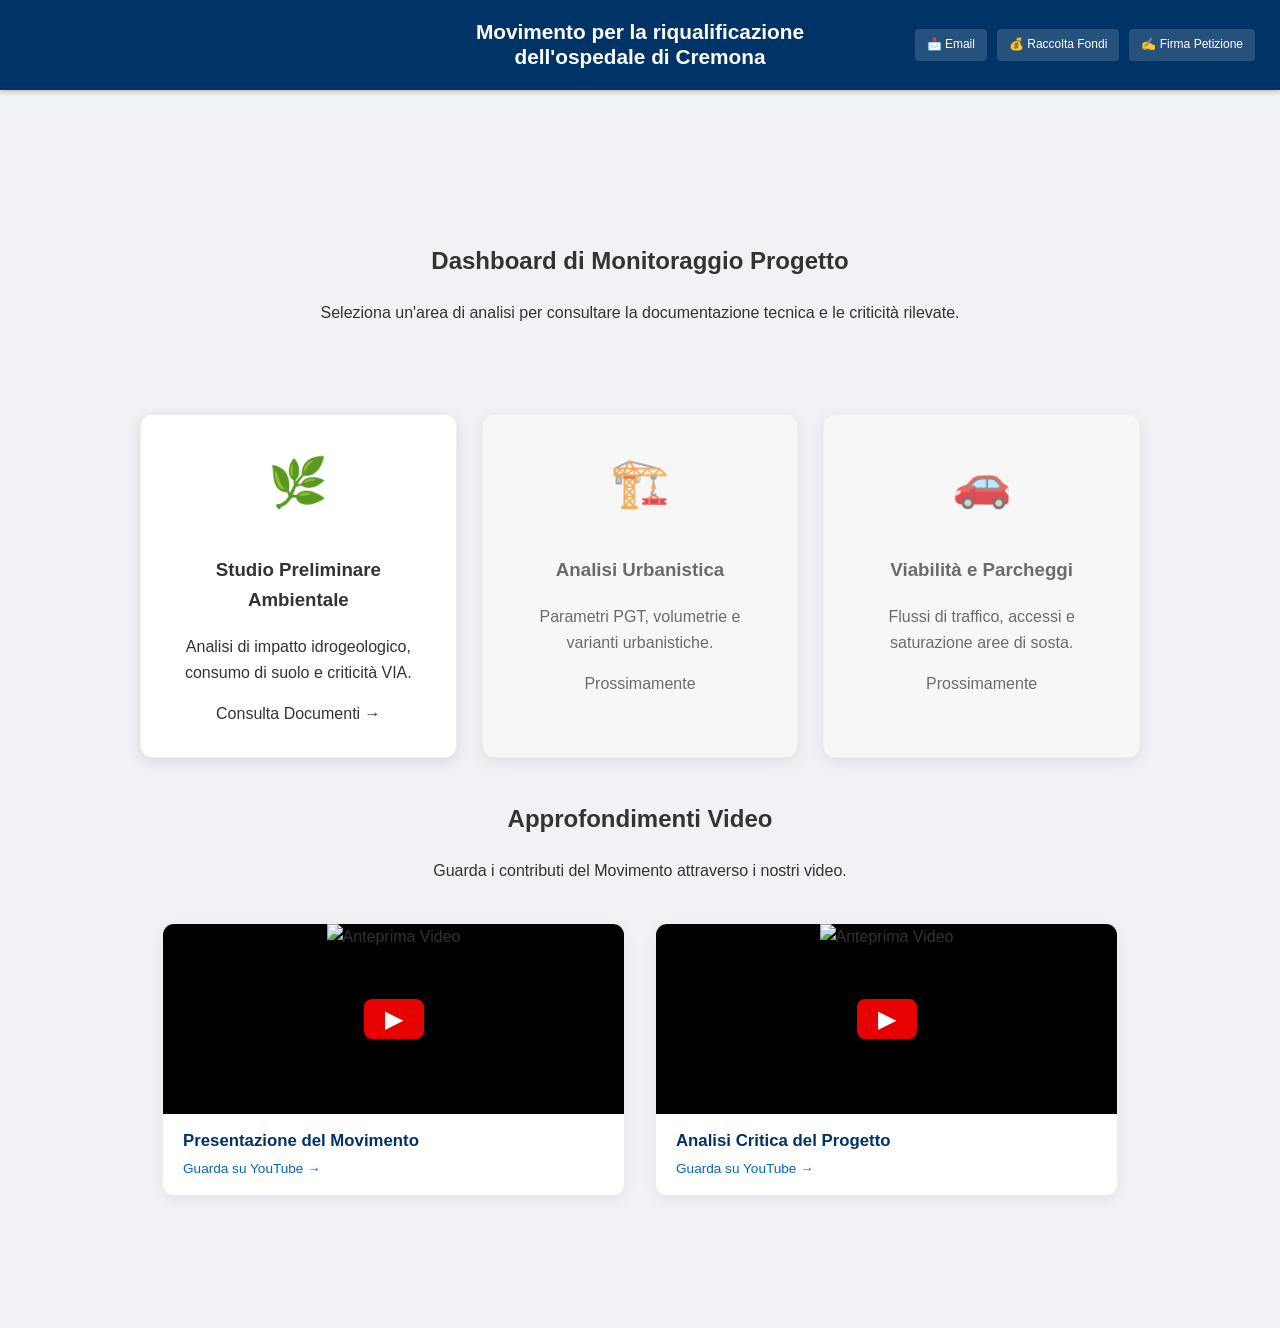
==== dashboard.html @ 44e6bc6d "Add files via upload" ====
<!DOCTYPE html>
<html lang="it">
<head>
    <meta charset="UTF-8">
    <meta name="viewport" content="width=device-width, initial-scale=1.0">
    <title>Dashboard - Progetto Ospedale Cremona</title>
    <link rel="stylesheet" href="style.css">
</head>
<body class="home-page">
   <header>
    <div class="header-titles">
        <h1>Movimento per la riqualificazione</h1>
        <h1>dell'ospedale di Cremona</h1>
    </div>

    <div class="header-contacts-extreme">
        <a href="mailto:movimentoriqualificahcr@gmail.com" class="contact-item">📩 Email</a>
        <a href="https://gofund.me/79b621abe" target="_blank" class="contact-item">💰 Raccolta Fondi</a>
        <a href="https://c.org/WYQh4sZhCH" target="_blank" class="contact-item">✍️ Firma Petizione</a>
        
        <a href="#" id="logout-btn" onclick="logout()" class="contact-item" style="display: none; background: #d9534f; border: 1px solid white;">Logout 🚪</a>
    </div>
</header>

    <main class="home-container">
        <section class="intro">
            <h2 id="welcome-title">Dashboard di Monitoraggio Progetto</h2>
            <p>Seleziona un'area di analisi per consultare la documentazione tecnica e le criticità rilevate.</p>
        </section>

        <div class="grid-dashboard">
            <a href="home.html" class="card">
                <div class="card-icon">🌿</div>
                <div class="card-content">
                    <h3>Studio Preliminare Ambientale</h3>
                    <p>Analisi di impatto idrogeologico, consumo di suolo e criticità VIA.</p>
                    <span class="btn-explore">Consulta Documenti →</span>
                </div>
            </a>

            <div class="card disabled">
                <div class="card-icon">🏗️</div>
                <div class="card-content">
                    <h3>Analisi Urbanistica</h3>
                    <p>Parametri PGT, volumetrie e varianti urbanistiche.</p>
                    <span class="status-label">Prossimamente</span>
                </div>
            </div>

            <div class="card disabled">
                <div class="card-icon">🚗</div>
                <div class="card-content">
                    <h3>Viabilità e Parcheggi</h3>
                    <p>Flussi di traffico, accessi e saturazione aree di sosta.</p>
                    <span class="status-label">Prossimamente</span>
                </div>
            </div>
        </div>

        <section class="footer-videos">
            <h2>Approfondimenti Video</h2>
            <p>Guarda i contributi del Movimento attraverso i nostri video.</p>
            
            <div class="video-grid">
                <a href="https://www.youtube.com/watch?v=QtFqfwGQez8" target="_blank" class="video-card">
                    <div class="video-preview">
                        <img src="https://img.youtube.com/vi/QtFqfwGQez8/hqdefault.jpg" alt="Anteprima Video">
                        <div class="play-overlay">▶</div>
                    </div>
                    <div class="video-info">
                        <h4>Presentazione del Movimento</h4>
                        <p>Guarda su YouTube →</p>
                    </div>
                </a>

                <a href="https://www.youtube.com/watch?v=q26y6m_ByaA" target="_blank" class="video-card">
                    <div class="video-preview">
                        <img src="https://img.youtube.com/vi/q26y6m_ByaA/hqdefault.jpg" alt="Anteprima Video">
                        <div class="play-overlay">▶</div>
                    </div>
                    <div class="video-info">
                        <h4>Analisi Critica del Progetto</h4>
                        <p>Guarda su YouTube →</p>
                    </div>
                </a>
            </div>
        </section>
    </main>

    <script>
        // Controlliamo il ruolo salvato al login
        const role = localStorage.getItem('role') || 'user';
        const logoutBtn = document.getElementById('logout-btn');
        const title = document.getElementById('welcome-title');

        if (role === 'manager') {
            // Se è manager, mostra il tasto logout aggiuntivo e cambia il titolo
            logoutBtn.style.display = "inline-block";
            title.innerText = "Dashboard Manager - Controllo Progetto";
        }

        function logout() {
            localStorage.removeItem('role');
            window.location.href = "index.html";
        }
    </script>
</body>
</html>
---- style.css ----
/* 1. Impostazioni Generali */
body {
    font-family: 'Segoe UI', Tahoma, Geneva, Verdana, sans-serif;
    line-height: 1.6;
    color: #333;
    background-color: #f0f2f5;
    margin: 0;
    padding-top: 110px; 
}

/* 2. Header Blu Fisso e Pulsante Back */
header {
    background: #003366;
    color: white;
    padding: 1rem;
    text-align: center;
    position: fixed;
    top: 0;
    width: 100%;
    z-index: 1000;
    box-shadow: 0 2px 5px rgba(0,0,0,0.2);
    display: flex;
    align-items: center;
    justify-content: center;
    min-height: 70px;
}

header h1 {
    margin: 0;
    font-size: 1.3rem;
    line-height: 1.2;
}

.btn-back {
    position: absolute;
    left: 30px; 
    background: rgba(255, 255, 255, 0.15);
    color: white;
    text-decoration: none;
    padding: 10px 18px;
    border-radius: 6px;
    font-size: 0.85rem;
    font-weight: 500;
    border: 1px solid rgba(255, 255, 255, 0.4);
    transition: all 0.3s ease;
}

.btn-back:hover {
    background: white;
    color: #003366;
    border-color: white;
}

/* Modifica al punto 3 del tuo stile */
.layout-container {
    display: flex;
    justify-content: center; /* Cambiato da flex-start a center per centrare tutto */
    max-width: 1400px;
    margin: 40px auto; /* Centra il contenitore nella pagina e aggiunge margine sopra */
    gap: 40px;
    padding: 0 20px;
    align-items: flex-start;
}

/* Modifica al punto 4 del tuo stile */
#indice {
    flex: 0 0 280px; 
    background: white;
    padding: 20px; /* Aumentato leggermente per respiro */
    border-radius: 12px;
    box-shadow: 0 4px 15px rgba(0,0,0,0.08);
    
    position: sticky;
    top: 150px; /* Aumentato da 110px a 150px per abbassarlo rispetto all'header */
    
    height: auto; /* Permette all'indice di adattarsi al contenuto */
    max-height: 75vh; /* Evita che diventi troppo lungo su schermi bassi */
    overflow-y: auto; 
    
    overscroll-behavior: contain; 
    font-size: 0.85rem;
    z-index: 900;
}

#indice::-webkit-scrollbar { width: 4px; }
#indice::-webkit-scrollbar-thumb { background: #003366; border-radius: 10px; }

#indice h2 {
    font-size: 1.1rem;
    color: #003366;
    border-bottom: 2px solid #003366;
    padding-bottom: 8px;
    margin-top: 0;
}

.indice-gruppo h3 {
    font-size: 0.75rem;
    color: #666;
    text-transform: uppercase;
    margin: 15px 0 8px 0;
}

#indice ul { list-style-type: disc; padding-left: 18px; margin: 0; }
#indice li { margin-bottom: 10px; color: #0066cc; text-align: left; }
#indice a { text-decoration: none; color: #444; transition: color 0.2s; }
#indice a:hover { color: #0066cc; }

    //* Modifica al punto 5 del tuo stile */
main {
    flex: 0 1 900px; /* Leggermente più largo per bilanciare la centratura */
}

.volume-section {
    background: white;
    padding: 50px; /* Più spazio interno per un aspetto più pulito */
    border-radius: 15px;
    box-shadow: 0 4px 20px rgba(0,0,0,0.06);
    margin-bottom: 40px;
}

.internal-header {
    text-align: center;
    margin-bottom: 40px;
    border-bottom: 2px solid #f0f2f5; /* Linea più definita */
    padding-bottom: 30px;
}

.internal-header h2 { color: #003366; margin: 0; font-size: 1.6rem; }
.internal-header p { color: #666; margin: 8px 0 0; font-style: italic; }

.volume-header {
    background: #eef4fb;
    color: #003366;
    padding: 10px;
    font-weight: bold;
    text-align: center;
    border: 1px solid #d1d9e6;
    margin-bottom: 40px;
    border-radius: 5px;
}

section {
    margin-bottom: 50px;
    padding: 20px;
    border-radius: 8px;
    border: 2px solid transparent;
    transition: all 0.4s ease;
    scroll-margin-top: 120px; 
}

.highlight-active { background-color: #f0f7ff !important; border-color: #004a99 !important; }

/* 6. Dashboard Home */
.home-container { max-width: 1000px; margin: 40px auto; padding: 20px; text-align: center; }
.grid-dashboard { display: grid; grid-template-columns: repeat(auto-fit, minmax(300px, 1fr)); gap: 25px; margin-top: 40px; }

.card {
    background: white;
    padding: 30px;
    border-radius: 12px;
    box-shadow: 0 4px 15px rgba(0,0,0,0.1);
    transition: transform 0.3s ease;
    display: flex;
    flex-direction: column;
    align-items: center;
    border: 1px solid #eee;
    text-decoration: none;
    color: inherit;
}

.card:hover:not(.disabled) { transform: translateY(-5px); border-color: #0066cc; }
.card.disabled { opacity: 0.7; cursor: not-allowed; background: #fafafa; }
.card-icon { font-size: 3rem; margin-bottom: 15px; }

/* 7. Layout Mobile */
@media (max-width: 850px) {
    body { padding-top: 130px; }
    
    header { flex-direction: column; padding: 10px; }
    
    .btn-back {
        position: relative;
        left: 0;
        margin-bottom: 8px;
        padding: 6px 12px;
        width: auto;
    }

    .layout-container {
        flex-direction: column;
        align-items: center;
        margin: 0 auto;
        padding: 10px;
    }

    #indice {
        position: relative;
        width: 100%;
        max-width: 100%;
        top: 0;
        height: auto;
        max-height: 250px;
        margin-bottom: 20px;
    }

    main { width: 100%; flex: none; }
    .volume-section { padding: 20px; }
}

/* --- Aggiornamento Sezione Video Home --- */

.video-grid {
    display: grid;
    grid-template-columns: repeat(auto-fit, minmax(320px, 1fr)); /* Card leggermente più larghe */
    gap: 30px;
    margin-top: 40px;
}

.video-card {
    background: white;
    text-decoration: none;
    color: inherit;
    border-radius: 12px;
    box-shadow: 0 4px 15px rgba(0,0,0,0.06);
    transition: all 0.3s ease;
    border: 1px solid #eee;
    overflow: hidden; /* Importante per ritagliare l'immagine negli angoli */
    display: flex;
    flex-direction: column; /* Immagine sopra, testo sotto */
}

.video-card:hover {
    transform: translateY(-5px);
    box-shadow: 0 10px 25px rgba(0,0,0,0.1);
    border-color: #ff0000; /* Rosso YouTube al passaggio del mouse */
}

/* Contenitore Anteprima con Overlay Play */
.video-preview {
    position: relative;
    width: 100%;
    height: 190px; /* Altezza fissa per l'immagine */
    background: #000;
}

.video-preview img {
    width: 100%;
    height: 100%;
    object-fit: cover; /* Adatta l'immagine senza distorcerla */
}

/* Pulsante Play sovrapposto all'immagine */
.play-overlay {
    position: absolute;
    top: 50%;
    left: 50%;
    transform: translate(-50%, -50%);
    background: rgba(255, 0, 0, 0.9); /* Rosso YouTube semi-trasparente */
    color: white;
    width: 60px;
    height: 40px;
    display: flex;
    align-items: center;
    justify-content: center;
    border-radius: 8px;
    font-size: 1.5rem;
    box-shadow: 0 4px 10px rgba(0,0,0,0.3);
}

/* Info Video sotto l'immagine */
.video-info {
    padding: 15px 20px;
    text-align: left;
}

.video-info h4 {
    margin: 0;
    font-size: 1.05rem;
    color: #003366;
    line-height: 1.4;
}

.video-info p {
    margin: 5px 0 0;
    font-size: 0.85rem;
    color: #0066cc;
    font-weight: 500;
}

/* 1. Impostazioni Generali - Aggiornate */
body {
    padding-top: 140px; /* Aumentato per fare spazio alla doppia barra */
}

/* Nuova Top Bar sottile */
.top-bar {
    background: #002244; /* Un blu ancora più scuro */
    color: white;
    position: fixed;
    top: 0;
    width: 100%;
    z-index: 1001;
    font-size: 0.8rem;
    padding: 8px 0;
}

.top-bar-content {
    max-width: 1400px;
    margin: 0 auto;
    display: flex;
    justify-content: flex-end; /* Sposta i link a destra */
    gap: 25px;
    padding: 0 40px;
}

.top-bar-content a {
    color: white;
    text-decoration: none;
    transition: opacity 0.3s;
    font-weight: 500;
}

.top-bar-content a:hover {
    opacity: 0.7;
}

/* Header Blu Fisso - Pulito */
header {
    background: #003366;
    color: white;
    padding: 1rem;
    text-align: center;
    position: fixed;
    top: 35px; /* Si posiziona esattamente sotto la top-bar */
    width: 100%;
    z-index: 1000;
    box-shadow: 0 2px 5px rgba(0,0,0,0.2);
    min-height: 70px;
    display: flex;
    justify-content: center;
    align-items: center;
}

/* Rimosso .header-actions dal CSS precedente */

/* Header Blu Fisso */
header {
    background: #003366;
    color: white;
    padding: 20px 0;
    position: fixed;
    top: 0;
    width: 100%;
    z-index: 1000;
    box-shadow: 0 2px 5px rgba(0,0,0,0.2);
    min-height: 80px;
    
    /* Centra il titolo perfettamente */
    display: flex;
    justify-content: center; 
    align-items: center;
    box-sizing: border-box;
}

header h1 {
    margin: 0;
    font-size: 1.3rem;
    line-height: 1.2;
    text-align: center;
    /* Assicura che il titolo non venga spostato dai pulsanti */
    position: relative; 
    z-index: 1;
}

/* Pulsanti bloccati all'estremo destro senza influenzare il titolo */
.header-contacts-extreme {
    position: absolute; 
    right: 25px; /* Distanza dal bordo destro dello schermo */
    display: flex;
    gap: 10px;
    z-index: 10;
}

.contact-item {
    color: white;
    text-decoration: none;
    font-size: 0.75rem;
    font-weight: 500;
    background: rgba(255, 255, 255, 0.15);
    padding: 6px 12px;
    border-radius: 4px;
    transition: all 0.3s ease;
    white-space: nowrap;
}

.contact-item:hover {
    background: white;
    color: #003366;
}

/* Gestione schermi piccoli: evita sovrapposizioni */
@media (max-width: 1100px) {
    header {
        flex-direction: column;
        padding: 15px 0;
    }
    .header-contacts-extreme {
        position: static;
        margin-top: 15px;
    }
}
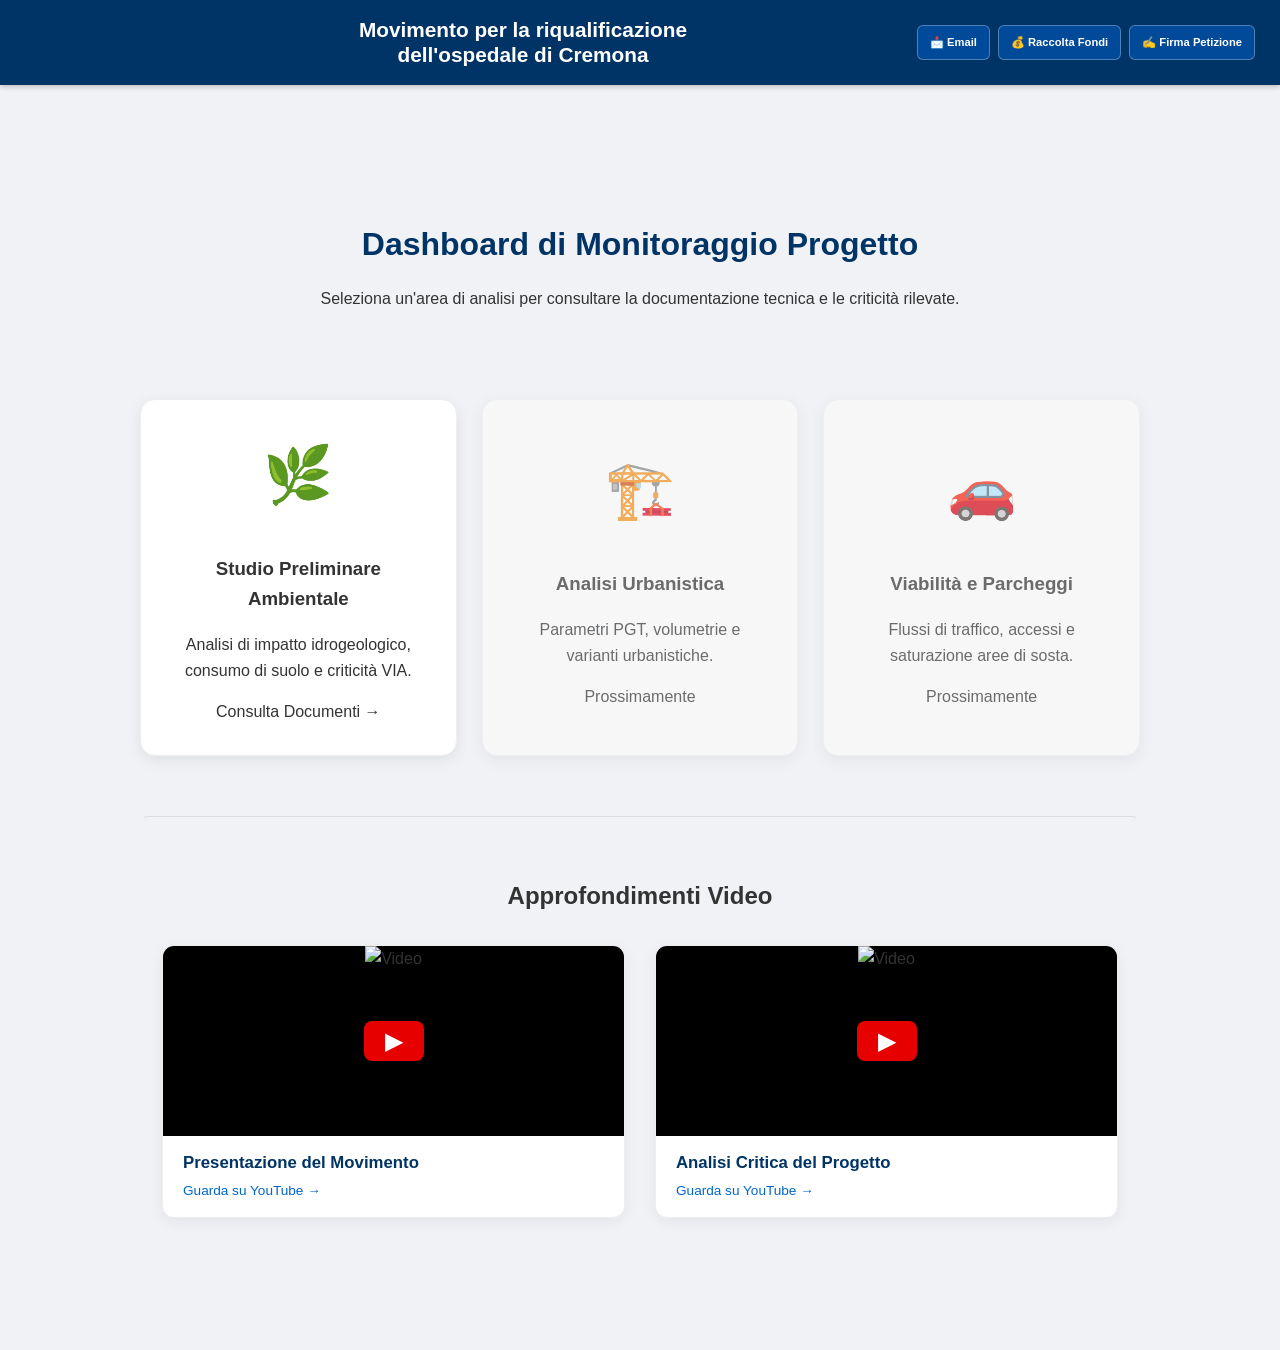
==== commit 1d3ddd3d: "Add files via upload" ====
--- a/dashboard.html
+++ b/dashboard.html
@@ -7,20 +7,20 @@
     <link rel="stylesheet" href="style.css">
 </head>
 <body class="home-page">
-   <header>
-    <div class="header-titles">
-        <h1>Movimento per la riqualificazione</h1>
-        <h1>dell'ospedale di Cremona</h1>
-    </div>
+    <header>
+        <div class="header-titles">
+            <h1>Movimento per la riqualificazione 
+        dell'ospedale di Cremona</h1>
+        </div>
 
-    <div class="header-contacts-extreme">
-        <a href="mailto:movimentoriqualificahcr@gmail.com" class="contact-item">📩 Email</a>
-        <a href="https://gofund.me/79b621abe" target="_blank" class="contact-item">💰 Raccolta Fondi</a>
-        <a href="https://c.org/WYQh4sZhCH" target="_blank" class="contact-item">✍️ Firma Petizione</a>
-        
-        <a href="#" id="logout-btn" onclick="logout()" class="contact-item" style="display: none; background: #d9534f; border: 1px solid white;">Logout 🚪</a>
-    </div>
-</header>
+        <div class="header-contacts-extreme">
+            <a href="mailto:movimentoriqualificahcr@gmail.com" class="contact-item">📩 Email</a>
+            <a href="https://gofund.me/79b621abe" target="_blank" class="contact-item">💰 Raccolta Fondi</a>
+            <a href="https://c.org/WYQh4sZhCH" target="_blank" class="contact-item">✍️ Firma Petizione</a>
+            
+            <a href="#" id="logout-btn" onclick="logout()" class="contact-item" style="display: none; background: #d9534f; margin-left: 15px; border: 1px solid rgba(255,255,255,0.3);">Esci Manager 🚪</a>
+        </div>
+    </header>
 
     <main class="home-container">
         <section class="intro">
@@ -59,12 +59,10 @@
 
         <section class="footer-videos">
             <h2>Approfondimenti Video</h2>
-            <p>Guarda i contributi del Movimento attraverso i nostri video.</p>
-            
             <div class="video-grid">
                 <a href="https://www.youtube.com/watch?v=QtFqfwGQez8" target="_blank" class="video-card">
                     <div class="video-preview">
-                        <img src="https://img.youtube.com/vi/QtFqfwGQez8/hqdefault.jpg" alt="Anteprima Video">
+                        <img src="https://img.youtube.com/vi/QtFqfwGQez8/hqdefault.jpg" alt="Video">
                         <div class="play-overlay">▶</div>
                     </div>
                     <div class="video-info">
@@ -72,10 +70,9 @@
                         <p>Guarda su YouTube →</p>
                     </div>
                 </a>
-
                 <a href="https://www.youtube.com/watch?v=q26y6m_ByaA" target="_blank" class="video-card">
                     <div class="video-preview">
-                        <img src="https://img.youtube.com/vi/q26y6m_ByaA/hqdefault.jpg" alt="Anteprima Video">
+                        <img src="https://img.youtube.com/vi/q26y6m_ByaA/hqdefault.jpg" alt="Video">
                         <div class="play-overlay">▶</div>
                     </div>
                     <div class="video-info">
@@ -88,15 +85,16 @@
     </main>
 
     <script>
-        // Controlliamo il ruolo salvato al login
+        // Gestione dei ruoli
         const role = localStorage.getItem('role') || 'user';
         const logoutBtn = document.getElementById('logout-btn');
         const title = document.getElementById('welcome-title');
 
         if (role === 'manager') {
-            // Se è manager, mostra il tasto logout aggiuntivo e cambia il titolo
             logoutBtn.style.display = "inline-block";
-            title.innerText = "Dashboard Manager - Controllo Progetto";
+            title.innerText = "Pannello di Controllo Manager";
+            // Rimuove il "Prossimamente" e abilita le card per il manager se necessario
+            // document.querySelectorAll('.card.disabled').forEach(c => c.classList.remove('disabled'));
         }
 
         function logout() {
--- a/style.css
+++ b/style.css
@@ -408,4 +408,178 @@
         position: static;
         margin-top: 15px;
     }
+}
+
+
+/* 1. Impostazioni Generali */
+body {
+    font-family: 'Segoe UI', Tahoma, Geneva, Verdana, sans-serif;
+    line-height: 1.6;
+    color: #333;
+    background-color: #f0f2f5;
+    margin: 0;
+    padding-top: 110px; 
+}
+
+/* 2. Header Blu Fisso */
+header {
+    background: #003366;
+    color: white;
+    padding: 10px 0;
+    position: fixed;
+    top: 0;
+    width: 100%;
+    z-index: 1000;
+    box-shadow: 0 2px 5px rgba(0,0,0,0.2);
+    min-height: 85px;
+    
+    /* Centratura Assoluta del contenuto */
+    display: flex;
+    flex-direction: column;
+    justify-content: center; 
+    align-items: center;
+    box-sizing: border-box;
+}
+
+header h1 {
+    margin: 0;
+    font-size: 1.3rem;
+    line-height: 1.2;
+    text-align: center; /* Centra le righe di testo tra loro */
+    max-width: 60%; /* Evita che il titolo vada sopra i bottoni su schermi medi */
+}
+
+/* Pulsante Indietro (per home.html e login.html) */
+.btn-back {
+    position: absolute;
+    left: 25px; 
+    background: #004a99;
+    color: white;
+    text-decoration: none;
+    padding: 8px 15px;
+    border-radius: 6px;
+    font-size: 0.8rem;
+    font-weight: bold;
+    border: 1px solid rgba(255, 255, 255, 0.3);
+    transition: all 0.3s ease;
+}
+
+.btn-back:hover {
+    background: white;
+    color: #003366;
+}
+
+/* Contenitore Bottoni a destra */
+.header-contacts-extreme {
+    position: absolute; 
+    right: 25px;
+    display: flex;
+    gap: 8px;
+}
+
+/* Bottoni di contatto e logout */
+.contact-item {
+    color: white !important;
+    text-decoration: none;
+    font-size: 0.7rem;
+    font-weight: bold;
+    background: #004a99; 
+    padding: 8px 12px;
+    border-radius: 6px;
+    transition: all 0.3s ease;
+    white-space: nowrap;
+    border: 1px solid rgba(255, 255, 255, 0.3);
+    
+    /* Centratura testo interna al bottone */
+    display: inline-flex;
+    align-items: center;
+    justify-content: center;
+    text-align: center;
+}
+
+.contact-item:hover {
+    background: white !important;
+    color: #003366 !important;
+}
+
+/* Logout specifico */
+#logout-btn { background: #d9534f !important; }
+#logout-btn:hover { background: #c9302c !important; color: white !important; }
+
+/* 3. Dashboard Centrata */
+.home-container { 
+    max-width: 1000px; 
+    margin: 40px auto; 
+    padding: 20px; 
+    text-align: center; 
+}
+
+.intro h2 {
+    color: #003366;
+    font-size: 2rem;
+    margin-bottom: 10px;
+}
+
+.grid-dashboard { 
+    display: grid; 
+    grid-template-columns: repeat(auto-fit, minmax(280px, 1fr)); 
+    gap: 25px; 
+    margin-top: 40px; 
+}
+
+/* 4. Card Centrate */
+.card {
+    background: white;
+    padding: 30px;
+    border-radius: 15px;
+    box-shadow: 0 4px 15px rgba(0,0,0,0.08);
+    transition: all 0.3s ease;
+    display: flex;
+    flex-direction: column;
+    align-items: center; /* Centra icone e testi nelle card */
+    justify-content: center;
+    text-align: center;
+    border: 1px solid #eee;
+    text-decoration: none;
+    color: inherit;
+}
+
+.card:hover:not(.disabled) { 
+    transform: translateY(-8px); 
+    border-color: #004a99; 
+    box-shadow: 0 10px 25px rgba(0,0,0,0.12);
+}
+
+.card-icon { font-size: 3.5rem; margin-bottom: 15px; }
+
+/* 5. Sezione Video Centrata */
+.footer-videos {
+    margin-top: 60px;
+    padding-top: 40px;
+    border-top: 1px solid #ddd;
+}
+
+.video-grid {
+    display: grid;
+    grid-template-columns: repeat(auto-fit, minmax(320px, 1fr));
+    gap: 30px;
+    margin-top: 30px;
+}
+
+/* Responsive */
+@media (max-width: 1000px) {
+    header {
+        padding: 15px 10px;
+        min-height: auto;
+    }
+    header h1 { 
+        max-width: 100%; 
+        font-size: 1.1rem;
+        margin-bottom: 15px;
+    }
+    .header-contacts-extreme, .btn-back {
+        position: static; /* Rimuove il posizionamento assoluto per incolonnare */
+        margin: 5px 0;
+    }
+    body { padding-top: 180px; }
 }
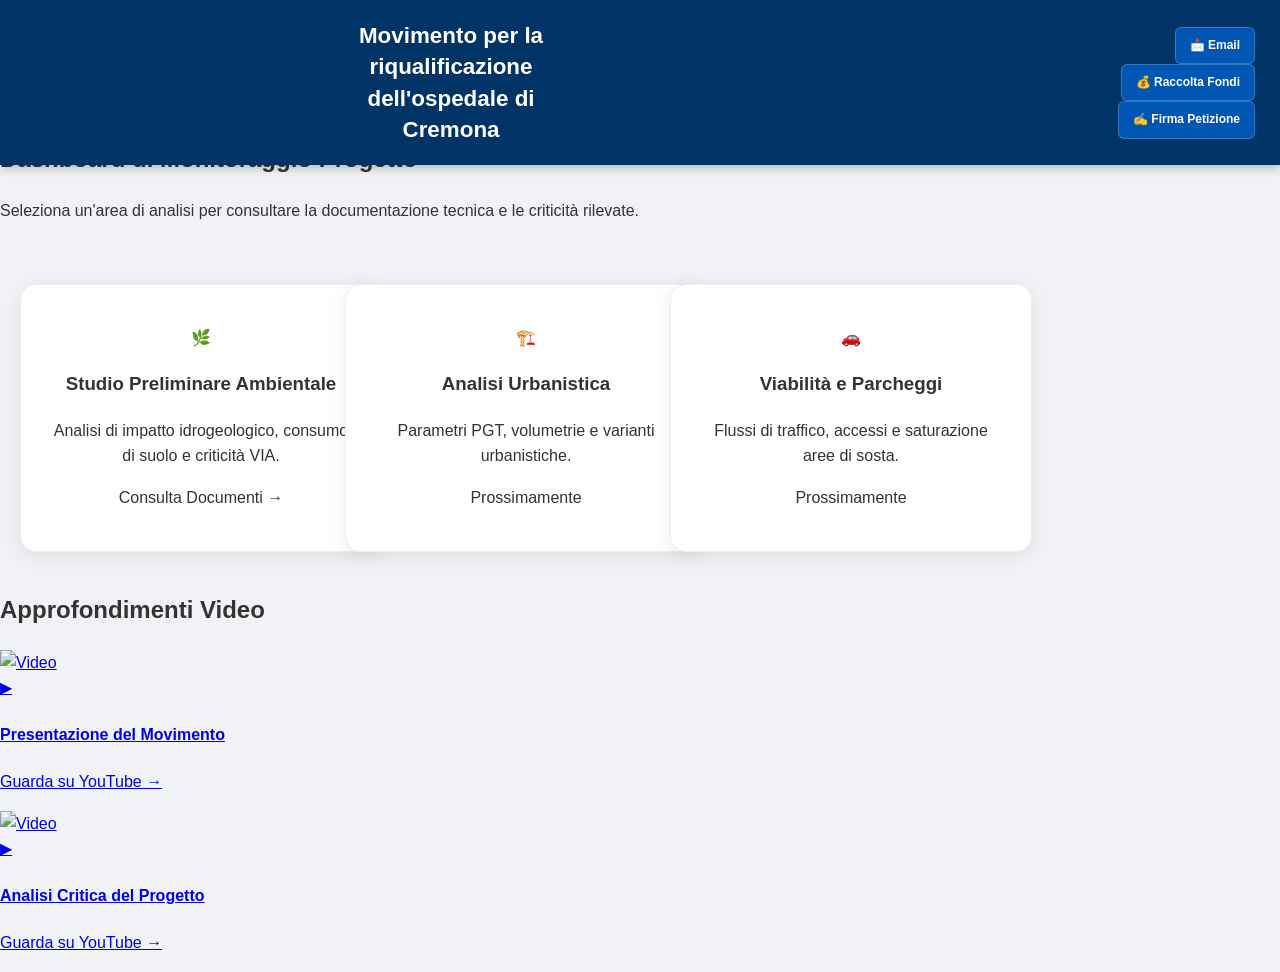
==== commit 91f840fa: "Update dashboard.html" ====
--- a/dashboard.html
+++ b/dashboard.html
@@ -2,6 +2,7 @@
 <html lang="it">
 <head>
     <meta charset="UTF-8">
+    <meta name="viewport" content="width=device-width, initial-scale=1.0">
     <meta name="viewport" content="width=device-width, initial-scale=1.0">
     <title>Dashboard - Progetto Ospedale Cremona</title>
     <link rel="stylesheet" href="style.css">
@@ -103,4 +104,5 @@
         }
     </script>
 </body>
-</html>+
+</html>
--- a/style.css
+++ b/style.css
@@ -1,585 +1,278 @@
-/* 1. Impostazioni Generali */
 body {
     font-family: 'Segoe UI', Tahoma, Geneva, Verdana, sans-serif;
     line-height: 1.6;
     color: #333;
     background-color: #f0f2f5;
     margin: 0;
-    padding-top: 110px; 
-}
-
-/* 2. Header Blu Fisso e Pulsante Back */
+    padding-top: 120px;
+}
+
 header {
     background: #003366;
     color: white;
-    padding: 1rem;
-    text-align: center;
+    padding: 20px 0;
     position: fixed;
     top: 0;
     width: 100%;
     z-index: 1000;
-    box-shadow: 0 2px 5px rgba(0,0,0,0.2);
-    display: flex;
-    align-items: center;
-    justify-content: center;
-    min-height: 70px;
+    box-shadow: 0 2px 10px rgba(0, 0, 0, 0.3);
+    display: flex;
+    justify-content: center;
+    align-items: center;
+    min-height: 100px;
 }
 
 header h1 {
     margin: 0;
-    font-size: 1.3rem;
-    line-height: 1.2;
+    font-size: 1.4rem;
+    line-height: 1.4;
+    text-align: center;
+    max-width: 40%;
+}
+
+.header-contacts-extreme {
+    position: absolute;
+    right: 25px;
+    display: flex;
+    flex-direction: column;
+    align-items: flex-end;
+    gap: 0;
+}
+
+.contact-item {
+    color: white !important;
+    text-decoration: none;
+    font-size: 0.75rem;
+    font-weight: 600;
+    background: #0056b3;
+    padding: 8px 14px;
+    border-radius: 6px;
+    transition: all 0.3s ease;
+    border: 1px solid rgba(255, 255, 255, 0.2);
+    display: inline-flex;
+    align-items: center;
+    white-space: nowrap;
+}
+
+.contact-item:hover {
+    background: white !important;
+    color: #003366 !important;
+}
+
+.login-sub-link {
+    text-decoration: none;
+    font-size: 0.7rem;
+    font-weight: bold;
+    transition: 0.3s;
+    color: rgba(255, 255, 255, 0.7);
+}
+
+.login-sub-link:hover {
+    color: white;
+    text-decoration: underline;
+}
+
+.grid-dashboard {
+    display: flex;
+    justify-content: center;
+    flex-wrap: wrap;
+    gap: 30px;
+    margin-top: 40px;
+    width: 100%;
+}
+
+.card {
+    background: white;
+    padding: 40px 30px;
+    border-radius: 16px;
+    box-shadow: 0 4px 20px rgba(0, 0, 0, 0.08);
+    transition: transform 0.3s ease, border-color 0.3s;
+    display: flex;
+    flex-direction: column;
+    align-items: center;
+    text-align: center;
+    border: 1px solid #eee;
+    text-decoration: none;
+    color: inherit;
+    min-width: 300px;
+    position: relative;
+}
+
+.layout-container {
+    display: flex;
+    flex-direction: column;
+    align-items: center;
+    justify-content: center;
+    min-height: 80vh;
+    width: 100%;
+}
+
+.volume-section {
+    background: white;
+    padding: 40px;
+    border-radius: 16px;
+    box-shadow: 0 15px 35px rgba(0, 0, 0, 0.1);
+    width: 90%;
+    max-width: 800px;
+    text-align: center;
 }
 
 .btn-back {
     position: absolute;
-    left: 30px; 
-    background: rgba(255, 255, 255, 0.15);
-    color: white;
-    text-decoration: none;
-    padding: 10px 18px;
-    border-radius: 6px;
-    font-size: 0.85rem;
-    font-weight: 500;
-    border: 1px solid rgba(255, 255, 255, 0.4);
-    transition: all 0.3s ease;
+    left: 25px;
+    color: white;
+    text-decoration: none;
+    border: 1px solid white;
+    padding: 6px 12px;
+    border-radius: 5px;
+    font-size: 0.8rem;
+}
+
+/* Stile per il pulsante nell'header (già parzialmente presente nei tuoi file) */
+.btn-back {
+    position: absolute;
+    left: 25px;
+    color: white;
+    text-decoration: none;
+    border: 1px solid white;
+    padding: 6px 12px;
+    border-radius: 5px;
+    font-size: 0.8rem;
+    transition: 0.3s;
 }
 
 .btn-back:hover {
     background: white;
     color: #003366;
-    border-color: white;
-}
-
-/* Modifica al punto 3 del tuo stile */
-.layout-container {
-    display: flex;
-    justify-content: center; /* Cambiato da flex-start a center per centrare tutto */
-    max-width: 1400px;
-    margin: 40px auto; /* Centra il contenitore nella pagina e aggiunge margine sopra */
-    gap: 40px;
-    padding: 0 20px;
-    align-items: flex-start;
-}
-
-/* Modifica al punto 4 del tuo stile */
-#indice {
-    flex: 0 0 280px; 
-    background: white;
-    padding: 20px; /* Aumentato leggermente per respiro */
-    border-radius: 12px;
-    box-shadow: 0 4px 15px rgba(0,0,0,0.08);
+}
+
+/* Rimuovi le linee grigie dai contenitori dei documenti */
+.doc-content h3 {
+    color: #003366;
+    border-bottom: none;
+    /* Rimuove la linea sotto i titoli h3 */
+    padding-bottom: 0;
+    margin-top: 30px;
+}
+
+.doc-container {
+    box-shadow: 0 4px 20px rgba(0, 0, 0, 0.05);
+    /* Ombra più leggera per un look pulito */
+
+}
+
+.btn-consulta {
+    margin-top: auto;
+    width: 100%;
+    padding: 12px;
+    background-color: #003366;
+    color: white;
+    text-decoration: none;
+    border-radius: 8px;
+    font-weight: bold;
+    font-size: 0.9rem;
+    display: flex;
+    justify-content: center;
+    align-items: center;
+    gap: 8px;
+    transition: all 0.3s ease;
+    box-shadow: 0 4px 6px rgba(0, 51, 102, 0.1);
+}
+
+.btn-consulta:hover {
+    background-color: #004a99;
+    transform: translateY(-2px);
+    box-shadow: 0 6px 12px rgba(0, 51, 102, 0.2);
+}
+
+.btn-consulta span {
+    transition: transform 0.3s ease;
+}
+
+.btn-consulta:hover span {
+    transform: translateX(4px);
+}
+
+.select-correlati {
+    width: 100%;
+    height: 100px;
+    margin: 8px 0;
+    padding: 10px;
+    border-radius: 8px;
+    border: 1px solid #ddd;
+    font-size: 0.9rem;
+}
+
+/* --- REGOLE PER IL SITO RESPONSIVE --- */
+
+/* 1. Griglia delle Card: si adatta al numero di colonne in base allo spazio */
+.grid-dashboard {
+    display: grid;
+    grid-template-columns: repeat(auto-fill, minmax(280px, 1fr));
+    gap: 20px;
+    padding: 20px;
+}
+
+/* 2. Adattamenti per schermi piccoli (Mobile e Tablet verticali) */
+@media (max-width: 768px) {
     
-    position: sticky;
-    top: 150px; /* Aumentato da 110px a 150px per abbassarlo rispetto all'header */
-    
-    height: auto; /* Permette all'indice di adattarsi al contenuto */
-    max-height: 75vh; /* Evita che diventi troppo lungo su schermi bassi */
-    overflow-y: auto; 
-    
-    overscroll-behavior: contain; 
-    font-size: 0.85rem;
-    z-index: 900;
-}
-
-#indice::-webkit-scrollbar { width: 4px; }
-#indice::-webkit-scrollbar-thumb { background: #003366; border-radius: 10px; }
-
-#indice h2 {
-    font-size: 1.1rem;
-    color: #003366;
-    border-bottom: 2px solid #003366;
-    padding-bottom: 8px;
-    margin-top: 0;
-}
-
-.indice-gruppo h3 {
-    font-size: 0.75rem;
-    color: #666;
-    text-transform: uppercase;
-    margin: 15px 0 8px 0;
-}
-
-#indice ul { list-style-type: disc; padding-left: 18px; margin: 0; }
-#indice li { margin-bottom: 10px; color: #0066cc; text-align: left; }
-#indice a { text-decoration: none; color: #444; transition: color 0.2s; }
-#indice a:hover { color: #0066cc; }
-
-    //* Modifica al punto 5 del tuo stile */
-main {
-    flex: 0 1 900px; /* Leggermente più largo per bilanciare la centratura */
-}
-
-.volume-section {
-    background: white;
-    padding: 50px; /* Più spazio interno per un aspetto più pulito */
-    border-radius: 15px;
-    box-shadow: 0 4px 20px rgba(0,0,0,0.06);
-    margin-bottom: 40px;
-}
-
-.internal-header {
-    text-align: center;
-    margin-bottom: 40px;
-    border-bottom: 2px solid #f0f2f5; /* Linea più definita */
-    padding-bottom: 30px;
-}
-
-.internal-header h2 { color: #003366; margin: 0; font-size: 1.6rem; }
-.internal-header p { color: #666; margin: 8px 0 0; font-style: italic; }
-
-.volume-header {
-    background: #eef4fb;
-    color: #003366;
-    padding: 10px;
-    font-weight: bold;
-    text-align: center;
-    border: 1px solid #d1d9e6;
-    margin-bottom: 40px;
-    border-radius: 5px;
-}
-
-section {
-    margin-bottom: 50px;
-    padding: 20px;
-    border-radius: 8px;
-    border: 2px solid transparent;
-    transition: all 0.4s ease;
-    scroll-margin-top: 120px; 
-}
-
-.highlight-active { background-color: #f0f7ff !important; border-color: #004a99 !important; }
-
-/* 6. Dashboard Home */
-.home-container { max-width: 1000px; margin: 40px auto; padding: 20px; text-align: center; }
-.grid-dashboard { display: grid; grid-template-columns: repeat(auto-fit, minmax(300px, 1fr)); gap: 25px; margin-top: 40px; }
-
-.card {
-    background: white;
-    padding: 30px;
-    border-radius: 12px;
-    box-shadow: 0 4px 15px rgba(0,0,0,0.1);
-    transition: transform 0.3s ease;
-    display: flex;
-    flex-direction: column;
-    align-items: center;
-    border: 1px solid #eee;
-    text-decoration: none;
-    color: inherit;
-}
-
-.card:hover:not(.disabled) { transform: translateY(-5px); border-color: #0066cc; }
-.card.disabled { opacity: 0.7; cursor: not-allowed; background: #fafafa; }
-.card-icon { font-size: 3rem; margin-bottom: 15px; }
-
-/* 7. Layout Mobile */
-@media (max-width: 850px) {
-    body { padding-top: 130px; }
-    
-    header { flex-direction: column; padding: 10px; }
-    
-    .btn-back {
-        position: relative;
-        left: 0;
-        margin-bottom: 8px;
-        padding: 6px 12px;
-        width: auto;
-    }
-
-    .layout-container {
+    /* Header più compatto */
+    header h1 {
+        font-size: 1.2rem;
+        padding: 0 10px;
+    }
+
+    .header-contacts-extreme {
+        position: static;
+        text-align: center;
+        margin-top: 10px;
+        display: flex;
         flex-direction: column;
         align-items: center;
-        margin: 0 auto;
-        padding: 10px;
-    }
-
-    #indice {
-        position: relative;
+        gap: 10px;
+    }
+
+    /* Filtri impilati verticalmente */
+    .filter-container {
+        flex-direction: column;
+        width: 90%;
+        margin: 10px auto;
+        gap: 10px;
+    }
+
+    .filter-container input, 
+    .filter-container select {
+        width: 100% !important;
+        min-width: unset !important;
+    }
+
+    /* Modal (finestra di gestione) adattata allo schermo */
+    .volume-section {
+        width: 95% !important;
+        padding: 15px !important;
+        margin: 10px;
+    }
+
+    /* Tabella e Anteprima: una sopra l'altra invece che affiancate */
+    .wrapper-correlati {
+        flex-direction: column;
+        height: auto !important;
+    }
+
+    .container-tabella-correlati {
         width: 100%;
-        max-width: 100%;
-        top: 0;
-        height: auto;
-        max-height: 250px;
-        margin-bottom: 20px;
-    }
-
-    main { width: 100%; flex: none; }
-    .volume-section { padding: 20px; }
-}
-
-/* --- Aggiornamento Sezione Video Home --- */
-
-.video-grid {
-    display: grid;
-    grid-template-columns: repeat(auto-fit, minmax(320px, 1fr)); /* Card leggermente più larghe */
-    gap: 30px;
-    margin-top: 40px;
-}
-
-.video-card {
-    background: white;
-    text-decoration: none;
-    color: inherit;
-    border-radius: 12px;
-    box-shadow: 0 4px 15px rgba(0,0,0,0.06);
-    transition: all 0.3s ease;
-    border: 1px solid #eee;
-    overflow: hidden; /* Importante per ritagliare l'immagine negli angoli */
-    display: flex;
-    flex-direction: column; /* Immagine sopra, testo sotto */
-}
-
-.video-card:hover {
-    transform: translateY(-5px);
-    box-shadow: 0 10px 25px rgba(0,0,0,0.1);
-    border-color: #ff0000; /* Rosso YouTube al passaggio del mouse */
-}
-
-/* Contenitore Anteprima con Overlay Play */
-.video-preview {
-    position: relative;
-    width: 100%;
-    height: 190px; /* Altezza fissa per l'immagine */
-    background: #000;
-}
-
-.video-preview img {
-    width: 100%;
-    height: 100%;
-    object-fit: cover; /* Adatta l'immagine senza distorcerla */
-}
-
-/* Pulsante Play sovrapposto all'immagine */
-.play-overlay {
-    position: absolute;
-    top: 50%;
-    left: 50%;
-    transform: translate(-50%, -50%);
-    background: rgba(255, 0, 0, 0.9); /* Rosso YouTube semi-trasparente */
-    color: white;
-    width: 60px;
-    height: 40px;
-    display: flex;
-    align-items: center;
-    justify-content: center;
-    border-radius: 8px;
-    font-size: 1.5rem;
-    box-shadow: 0 4px 10px rgba(0,0,0,0.3);
-}
-
-/* Info Video sotto l'immagine */
-.video-info {
-    padding: 15px 20px;
-    text-align: left;
-}
-
-.video-info h4 {
-    margin: 0;
-    font-size: 1.05rem;
-    color: #003366;
-    line-height: 1.4;
-}
-
-.video-info p {
-    margin: 5px 0 0;
-    font-size: 0.85rem;
-    color: #0066cc;
-    font-weight: 500;
-}
-
-/* 1. Impostazioni Generali - Aggiornate */
-body {
-    padding-top: 140px; /* Aumentato per fare spazio alla doppia barra */
-}
-
-/* Nuova Top Bar sottile */
-.top-bar {
-    background: #002244; /* Un blu ancora più scuro */
-    color: white;
-    position: fixed;
-    top: 0;
-    width: 100%;
-    z-index: 1001;
-    font-size: 0.8rem;
-    padding: 8px 0;
-}
-
-.top-bar-content {
-    max-width: 1400px;
-    margin: 0 auto;
-    display: flex;
-    justify-content: flex-end; /* Sposta i link a destra */
-    gap: 25px;
-    padding: 0 40px;
-}
-
-.top-bar-content a {
-    color: white;
-    text-decoration: none;
-    transition: opacity 0.3s;
-    font-weight: 500;
-}
-
-.top-bar-content a:hover {
-    opacity: 0.7;
-}
-
-/* Header Blu Fisso - Pulito */
-header {
-    background: #003366;
-    color: white;
-    padding: 1rem;
-    text-align: center;
-    position: fixed;
-    top: 35px; /* Si posiziona esattamente sotto la top-bar */
-    width: 100%;
-    z-index: 1000;
-    box-shadow: 0 2px 5px rgba(0,0,0,0.2);
-    min-height: 70px;
-    display: flex;
-    justify-content: center;
-    align-items: center;
-}
-
-/* Rimosso .header-actions dal CSS precedente */
-
-/* Header Blu Fisso */
-header {
-    background: #003366;
-    color: white;
-    padding: 20px 0;
-    position: fixed;
-    top: 0;
-    width: 100%;
-    z-index: 1000;
-    box-shadow: 0 2px 5px rgba(0,0,0,0.2);
-    min-height: 80px;
-    
-    /* Centra il titolo perfettamente */
-    display: flex;
-    justify-content: center; 
-    align-items: center;
-    box-sizing: border-box;
-}
-
-header h1 {
-    margin: 0;
-    font-size: 1.3rem;
-    line-height: 1.2;
-    text-align: center;
-    /* Assicura che il titolo non venga spostato dai pulsanti */
-    position: relative; 
-    z-index: 1;
-}
-
-/* Pulsanti bloccati all'estremo destro senza influenzare il titolo */
-.header-contacts-extreme {
-    position: absolute; 
-    right: 25px; /* Distanza dal bordo destro dello schermo */
-    display: flex;
-    gap: 10px;
-    z-index: 10;
-}
-
-.contact-item {
-    color: white;
-    text-decoration: none;
-    font-size: 0.75rem;
-    font-weight: 500;
-    background: rgba(255, 255, 255, 0.15);
-    padding: 6px 12px;
-    border-radius: 4px;
-    transition: all 0.3s ease;
-    white-space: nowrap;
-}
-
-.contact-item:hover {
-    background: white;
-    color: #003366;
-}
-
-/* Gestione schermi piccoli: evita sovrapposizioni */
-@media (max-width: 1100px) {
-    header {
-        flex-direction: column;
-        padding: 15px 0;
-    }
-    .header-contacts-extreme {
-        position: static;
+        max-height: 200px;
+    }
+
+    .anteprima-embed {
+        width: 100%;
+        height: 300px;
         margin-top: 15px;
     }
-}
-
-
-/* 1. Impostazioni Generali */
-body {
-    font-family: 'Segoe UI', Tahoma, Geneva, Verdana, sans-serif;
-    line-height: 1.6;
-    color: #333;
-    background-color: #f0f2f5;
-    margin: 0;
-    padding-top: 110px; 
-}
-
-/* 2. Header Blu Fisso */
-header {
-    background: #003366;
-    color: white;
-    padding: 10px 0;
-    position: fixed;
-    top: 0;
-    width: 100%;
-    z-index: 1000;
-    box-shadow: 0 2px 5px rgba(0,0,0,0.2);
-    min-height: 85px;
-    
-    /* Centratura Assoluta del contenuto */
-    display: flex;
-    flex-direction: column;
-    justify-content: center; 
-    align-items: center;
-    box-sizing: border-box;
-}
-
-header h1 {
-    margin: 0;
-    font-size: 1.3rem;
-    line-height: 1.2;
-    text-align: center; /* Centra le righe di testo tra loro */
-    max-width: 60%; /* Evita che il titolo vada sopra i bottoni su schermi medi */
-}
-
-/* Pulsante Indietro (per home.html e login.html) */
-.btn-back {
-    position: absolute;
-    left: 25px; 
-    background: #004a99;
-    color: white;
-    text-decoration: none;
-    padding: 8px 15px;
-    border-radius: 6px;
-    font-size: 0.8rem;
-    font-weight: bold;
-    border: 1px solid rgba(255, 255, 255, 0.3);
-    transition: all 0.3s ease;
-}
-
-.btn-back:hover {
-    background: white;
-    color: #003366;
-}
-
-/* Contenitore Bottoni a destra */
-.header-contacts-extreme {
-    position: absolute; 
-    right: 25px;
-    display: flex;
-    gap: 8px;
-}
-
-/* Bottoni di contatto e logout */
-.contact-item {
-    color: white !important;
-    text-decoration: none;
-    font-size: 0.7rem;
-    font-weight: bold;
-    background: #004a99; 
-    padding: 8px 12px;
-    border-radius: 6px;
-    transition: all 0.3s ease;
-    white-space: nowrap;
-    border: 1px solid rgba(255, 255, 255, 0.3);
-    
-    /* Centratura testo interna al bottone */
-    display: inline-flex;
-    align-items: center;
-    justify-content: center;
-    text-align: center;
-}
-
-.contact-item:hover {
-    background: white !important;
-    color: #003366 !important;
-}
-
-/* Logout specifico */
-#logout-btn { background: #d9534f !important; }
-#logout-btn:hover { background: #c9302c !important; color: white !important; }
-
-/* 3. Dashboard Centrata */
-.home-container { 
-    max-width: 1000px; 
-    margin: 40px auto; 
-    padding: 20px; 
-    text-align: center; 
-}
-
-.intro h2 {
-    color: #003366;
-    font-size: 2rem;
-    margin-bottom: 10px;
-}
-
-.grid-dashboard { 
-    display: grid; 
-    grid-template-columns: repeat(auto-fit, minmax(280px, 1fr)); 
-    gap: 25px; 
-    margin-top: 40px; 
-}
-
-/* 4. Card Centrate */
-.card {
-    background: white;
-    padding: 30px;
-    border-radius: 15px;
-    box-shadow: 0 4px 15px rgba(0,0,0,0.08);
-    transition: all 0.3s ease;
-    display: flex;
-    flex-direction: column;
-    align-items: center; /* Centra icone e testi nelle card */
-    justify-content: center;
-    text-align: center;
-    border: 1px solid #eee;
-    text-decoration: none;
-    color: inherit;
-}
-
-.card:hover:not(.disabled) { 
-    transform: translateY(-8px); 
-    border-color: #004a99; 
-    box-shadow: 0 10px 25px rgba(0,0,0,0.12);
-}
-
-.card-icon { font-size: 3.5rem; margin-bottom: 15px; }
-
-/* 5. Sezione Video Centrata */
-.footer-videos {
-    margin-top: 60px;
-    padding-top: 40px;
-    border-top: 1px solid #ddd;
-}
-
-.video-grid {
-    display: grid;
-    grid-template-columns: repeat(auto-fit, minmax(320px, 1fr));
-    gap: 30px;
-    margin-top: 30px;
-}
-
-/* Responsive */
-@media (max-width: 1000px) {
-    header {
-        padding: 15px 10px;
-        min-height: auto;
-    }
-    header h1 { 
-        max-width: 100%; 
-        font-size: 1.1rem;
-        margin-bottom: 15px;
-    }
-    .header-contacts-extreme, .btn-back {
-        position: static; /* Rimuove il posizionamento assoluto per incolonnare */
-        margin: 5px 0;
-    }
-    body { padding-top: 180px; }
-}+
+    /* Input del modal a tutta larghezza */
+    .volume-section input[type="text"], 
+    .volume-section textarea {
+        font-size: 16px; /* Evita lo zoom automatico su iPhone */
+    }
+}
